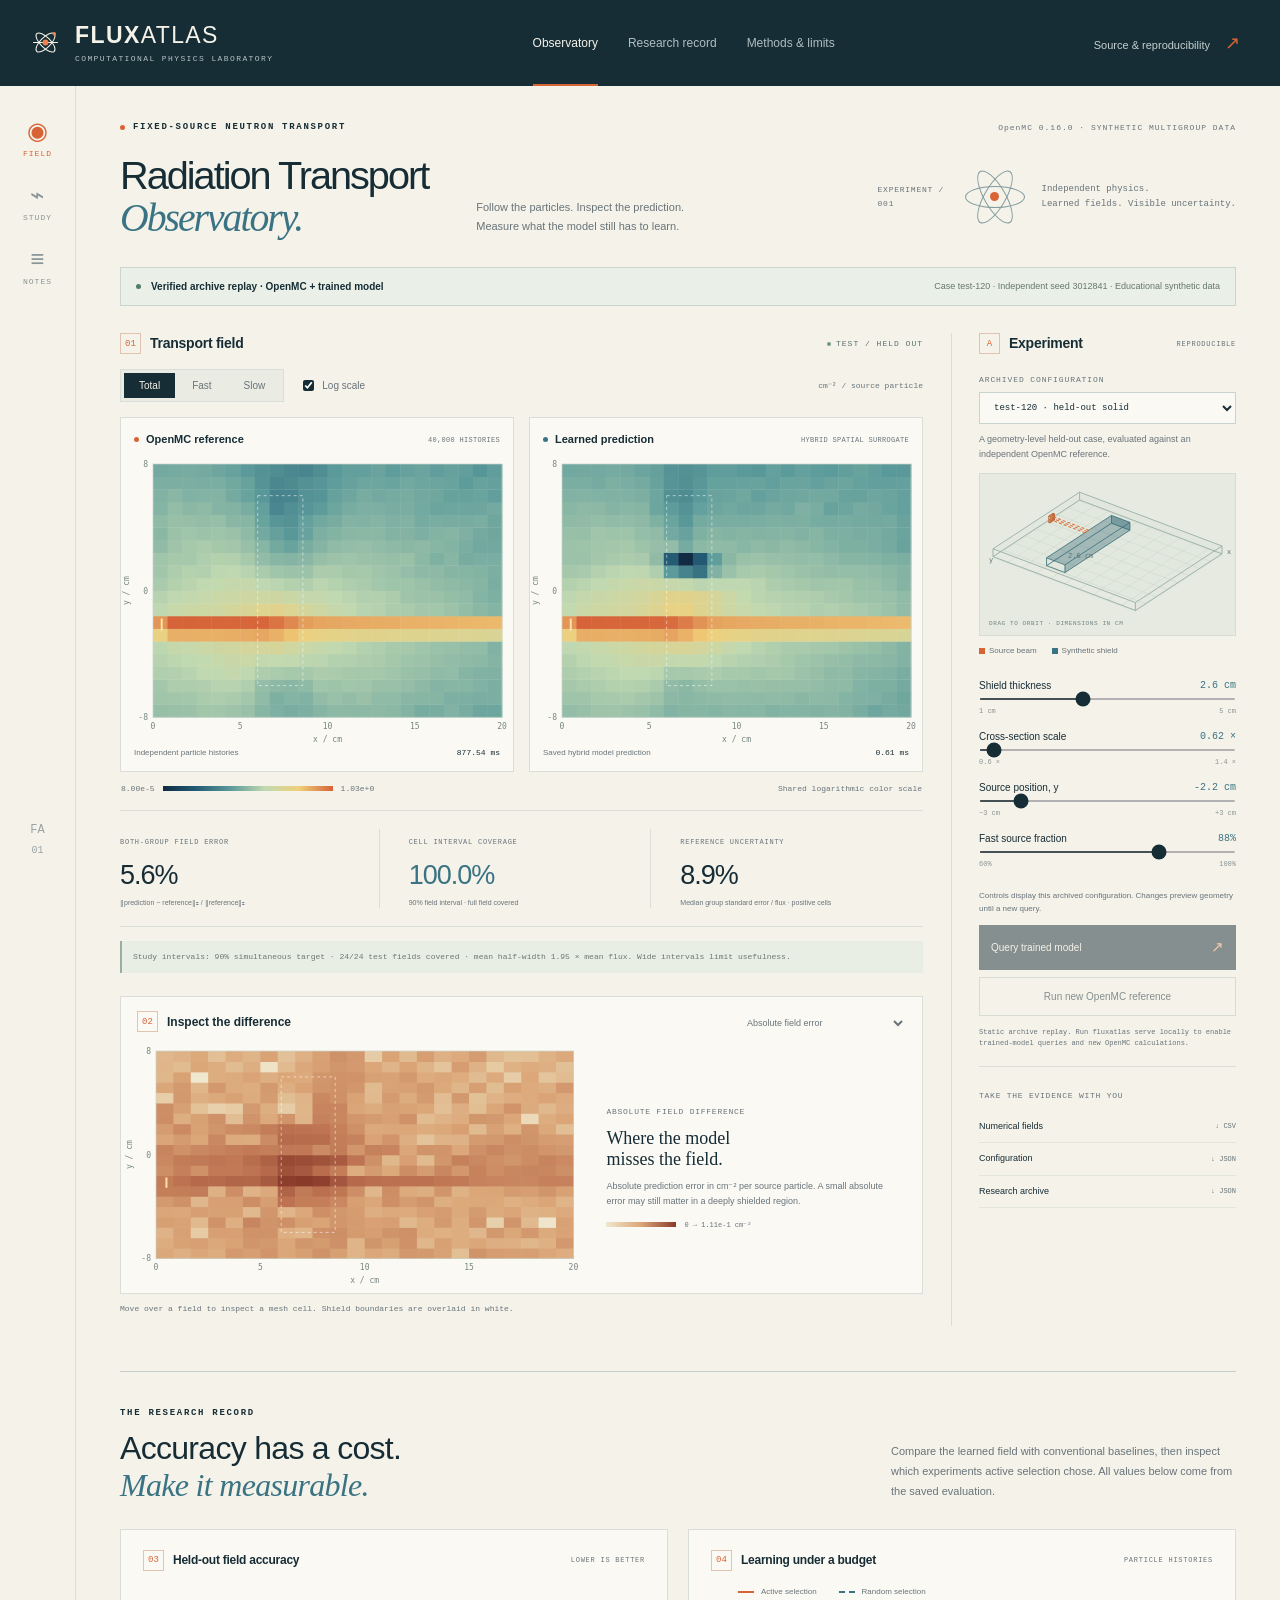
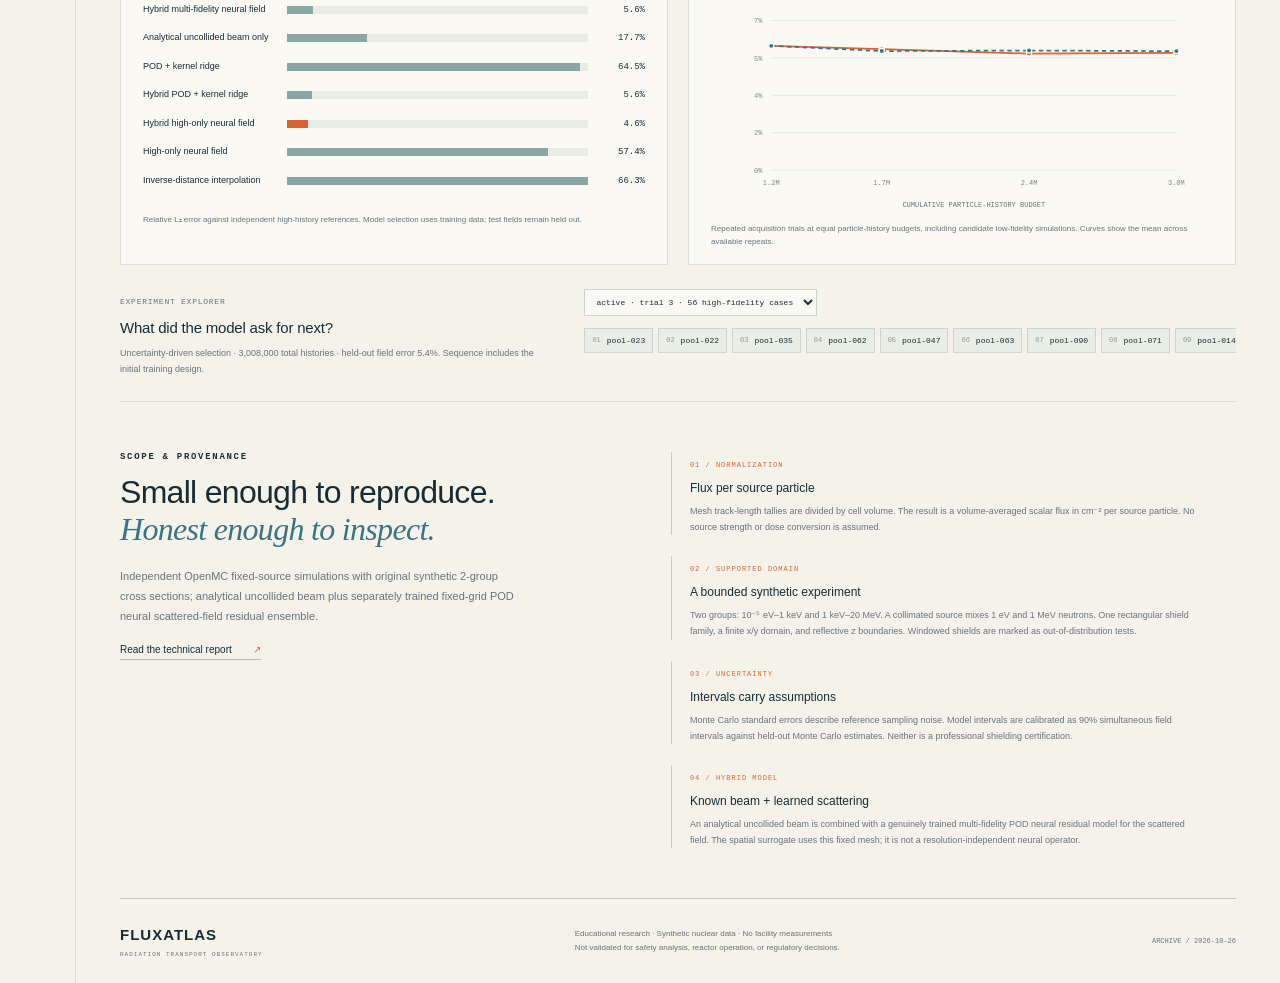
==== web/index.html @ 66036f47 "Release FLUXATLAS educational transport observatory and verified hybrid surrogate" ====
<!doctype html>
<html lang="en">
<head>
  <meta charset="utf-8"><meta name="viewport" content="width=device-width,initial-scale=1">
  <meta name="theme-color" content="#172d36">
  <meta name="description" content="FLUXATLAS is an educational radiation transport observatory comparing independent OpenMC experiments with trained, uncertainty-aware field surrogates.">
  <title>FLUXATLAS · Radiation Transport Observatory</title>
  <link rel="icon" type="image/svg+xml" href="mark.svg"><link rel="stylesheet" href="style.css">
</head>
<body>
<header class="topbar">
  <a class="brand" href="#observatory" aria-label="FLUXATLAS home"><img src="mark.svg" alt="" width="35" height="35"><span>FLUX<span class="brand-thin">ATLAS</span><small>COMPUTATIONAL PHYSICS LABORATORY</small></span></a>
  <nav aria-label="Main navigation"><a href="#observatory" class="active">Observatory</a><a href="#research">Research record</a><a href="#methods">Methods & limits</a></nav>
  <a class="source-link" href="https://github.com/nazeeh111/FLUXATLAS" target="_blank" rel="noreferrer">Source & reproducibility <span aria-hidden="true">↗</span></a>
</header>
<div class="workspace">
  <aside class="rail" aria-label="Sections"><a class="rail-active" href="#observatory" title="Transport observatory"><span aria-hidden="true">◉</span><small>FIELD</small></a><a href="#research" title="Research results"><span aria-hidden="true">⌁</span><small>STUDY</small></a><a href="#methods" title="Methods and provenance"><span aria-hidden="true">≡</span><small>NOTES</small></a><div class="rail-bottom">FA<br><span>01</span></div></aside>
  <main>
    <section id="observatory" aria-labelledby="page-title">
      <div class="section-topline"><span class="eyebrow"><i></i> FIXED-SOURCE NEUTRON TRANSPORT</span><span class="version" id="solver-version">EDUCATIONAL · SYNTHETIC MULTIGROUP DATA</span></div>
      <div class="masthead"><div><h1 id="page-title">Radiation Transport<br><em>Observatory.</em></h1><p>Follow the particles. Inspect the prediction.<br>Measure what the model still has to learn.</p></div><div class="masthead-note"><span class="tiny-label">EXPERIMENT / 001</span><div class="orbit-mark" aria-hidden="true"><span></span><span></span><span></span><i></i></div><span>Independent physics.<br>Learned fields. Visible uncertainty.</span></div></div>
      <div class="evidence-banner"><span class="status-dot"></span><strong id="evidence-mode">Loading verified experiment archive</strong><span id="evidence-detail">Numerical fields are loaded from the reproducible research dataset.</span></div>
      <div id="load-error" class="error-box" role="alert" hidden></div>
      <div class="lab-layout">
        <div class="field-workspace">
          <div class="panel-head"><div><span class="section-number">01</span><h2>Transport field</h2></div><span class="live-label" id="case-split">ARCHIVE</span></div>
          <div class="field-toolbar"><div class="segmented" role="group" aria-label="Energy group"><button type="button" data-energy="all" title="Sum of both energy groups" aria-pressed="true">Total</button><button type="button" data-energy="1" title="Fast group: 1 keV to 20 MeV" aria-pressed="false">Fast</button><button type="button" data-energy="0" title="Slow group: 10⁻⁵ eV to 1 keV" aria-pressed="false">Slow</button></div><label class="check-control"><input id="log-scale" type="checkbox" checked> Log scale</label><span class="unit-label">cm⁻² / source particle</span></div>
          <div class="map-pair">
            <article class="map-card"><div class="map-caption"><div><span class="map-dot reference"></span><h3>OpenMC reference</h3></div><span id="ref-history">MONTE CARLO</span></div><canvas id="reference-map" aria-label="Spatial OpenMC reference flux heatmap" role="img"></canvas><div class="map-footer"><span>Independent particle histories</span><span id="ref-time">—</span></div></article>
            <article class="map-card"><div class="map-caption"><div><span class="map-dot learned"></span><h3>Learned prediction</h3></div><span id="model-label">HYBRID SPATIAL SURROGATE</span></div><canvas id="prediction-map" aria-label="Spatial trained model flux heatmap" role="img"></canvas><div class="map-footer"><span id="prediction-label">Hybrid multi-fidelity spatial surrogate</span><span id="pred-time">—</span></div></article>
          </div>
          <div class="shared-legend"><span id="legend-low">0</span><div id="flux-legend" class="color-ramp"></div><span id="legend-high">—</span><small id="scale-note">Shared logarithmic color scale</small></div>
          <div class="metrics-row"><div><span class="tiny-label">BOTH-GROUP FIELD ERROR</span><strong id="field-error">—</strong><small>‖prediction − reference‖₂ / ‖reference‖₂</small></div><div><span class="tiny-label">CELL INTERVAL COVERAGE</span><strong id="coverage">—</strong><small id="coverage-detail">90% simultaneous field interval · MC target</small></div><div><span class="tiny-label">REFERENCE UNCERTAINTY</span><strong id="reference-noise">—</strong><small>Median group standard error / flux · positive cells</small></div></div>
          <p id="calibration-summary" class="calibration-summary"></p>
          <article class="diagnostics"><div class="diagnostic-head"><div><span class="section-number">02</span><h2>Inspect the difference</h2></div><label class="select-wrap"><select id="diagnostic-view" aria-label="Diagnostic heatmap"><option value="absolute">Absolute field error</option><option value="relative">Error / reference standard error</option><option value="uncertainty">Model interval half-width</option><option value="stderr">OpenMC standard error</option></select></label></div><div class="diagnostic-body"><canvas id="diagnostic-map" aria-label="Error and uncertainty diagnostic heatmap" role="img"></canvas><div class="diagnostic-note"><span class="tiny-label" id="diagnostic-label">MODEL − REFERENCE</span><h3 id="diagnostic-title">A prediction is<br>an experiment, too.</h3><p id="diagnostic-description">Absolute differences share the same flux units as the field. Sparse cells and deep shielding require careful interpretation.</p><div class="mini-scale"><div class="error-ramp"></div><span id="diagnostic-range">—</span></div><p class="mask-note" id="diagnostic-mask-note" hidden></p></div></div></article>
          <div class="cell-readout" id="cell-readout" aria-live="polite">Move over a field to inspect a mesh cell. Shield boundaries are overlaid in white.</div>
        </div>
        <aside class="experiment-panel" aria-labelledby="experiment-title">
          <div class="panel-head"><div><span class="section-number">A</span><h2 id="experiment-title">Experiment</h2></div><span class="tiny-label">REPRODUCIBLE</span></div>
          <label class="control-label" for="case-selector">ARCHIVED CONFIGURATION</label><select id="case-selector" disabled><option>Loading experiments…</option></select><p id="case-description" class="case-description">A preserved independent reference and model prediction.</p>
          <div class="geometry-wrap"><canvas id="geometry" role="img" aria-label="Interactive three dimensional simplified shielding geometry; drag to rotate" tabindex="0"></canvas><span class="geometry-hint">DRAG TO ORBIT · DIMENSIONS IN CM</span></div>
          <div class="geometry-key"><span><i class="source-key"></i>Source beam</span><span><i class="shield-key"></i>Synthetic shield</span></div>
          <div id="ood-banner" class="ood-banner" hidden>Outside the supported geometry family. This prediction is a failure probe; interval calibration does not apply.</div>
          <form id="experiment-form">
            <div class="parameter"><label for="thickness">Shield thickness <output id="thickness-value">—</output></label><input id="thickness" name="thickness" type="range" min="1" max="5" step="any" value="3"><div class="range-ends"><span>1 cm</span><span>5 cm</span></div></div>
            <div class="parameter"><label for="density_scale">Cross-section scale <output id="density_scale-value">—</output></label><input id="density_scale" name="density_scale" type="range" min="0.6" max="1.4" step="any" value="1"><div class="range-ends"><span>0.6 ×</span><span>1.4 ×</span></div></div>
            <div class="parameter"><label for="source_y">Source position, y <output id="source_y-value">—</output></label><input id="source_y" name="source_y" type="range" min="-3" max="3" step="any" value="0"><div class="range-ends"><span>−3 cm</span><span>+3 cm</span></div></div>
            <div class="parameter"><label for="fast_fraction">Fast source fraction <output id="fast_fraction-value">—</output></label><input id="fast_fraction" name="fast_fraction" type="range" min="0.6" max="1" step="any" value="0.8"><div class="range-ends"><span>60%</span><span>100%</span></div></div>
            <p id="parameter-status" class="parameter-status">Controls display the selected archived configuration.</p>
            <button class="primary-button" id="predict-button" type="submit" disabled><span>Query trained model</span><span aria-hidden="true">↗</span></button>
            <button class="secondary-button" id="simulate-button" type="button" disabled>Run new OpenMC reference</button>
            <p class="api-note" id="api-note">Checking local computation service…</p>
            <p id="action-status" class="action-status" role="status"></p>
          </form>
          <div class="export-block"><span class="tiny-label">TAKE THE EVIDENCE WITH YOU</span><div><button type="button" id="export-fields">Numerical fields <span>↓ CSV</span></button><button type="button" id="export-config">Configuration <span>↓ JSON</span></button><button type="button" id="export-archive">Research archive <span>↓ JSON</span></button></div></div>
        </aside>
      </div>
    </section>
    <section id="research" class="research-section" aria-labelledby="research-title"><div class="research-heading"><div><span class="eyebrow">THE RESEARCH RECORD</span><h2 id="research-title">Accuracy has a cost.<br><em>Make it measurable.</em></h2></div><p>Compare the learned field with conventional baselines, then inspect which experiments active selection chose. All values below come from the saved evaluation.</p></div><div class="research-grid"><article class="research-card"><div class="panel-head"><div><span class="section-number">03</span><h3>Held-out field accuracy</h3></div><span class="tiny-label">LOWER IS BETTER</span></div><div id="baseline-chart" class="baseline-chart"></div><p class="chart-note">Relative L₂ error against independent high-history references. Model selection uses training data; test fields remain held out.</p></article><article class="research-card"><div class="panel-head"><div><span class="section-number">04</span><h3>Learning under a budget</h3></div><span class="tiny-label">PARTICLE HISTORIES</span></div><div class="chart-key"><span><i class="active-line"></i>Active selection</span><span><i class="random-line"></i>Random selection</span></div><svg id="active-chart" viewBox="0 0 540 240" role="img" aria-label="Active versus random sampling under equal simulation history budgets"></svg><p class="chart-note">Repeated acquisition trials at equal particle-history budgets, including candidate low-fidelity simulations. Curves show the mean across available repeats.</p></article></div><article class="acquisition-record"><div><span class="tiny-label">EXPERIMENT EXPLORER</span><h3>What did the model ask for next?</h3><p id="acquisition-description">Select a strategy to inspect the preserved acquisition sequence.</p></div><div class="acquisition-controls"><label for="acquisition-selector" class="sr-only">Acquisition trial</label><select id="acquisition-selector"></select><div id="acquisition-sequence" class="acquisition-sequence"></div></div></article></section>
    <section id="methods" class="methods-section" aria-labelledby="methods-title"><div><span class="eyebrow">SCOPE & PROVENANCE</span><h2 id="methods-title">Small enough to reproduce.<br><em>Honest enough to inspect.</em></h2><p id="provenance-description">A fixed-source educational neutron experiment with synthetic two-group macroscopic nuclear data. The preserved reference comes from OpenMC, independently of the learned prediction.</p><a class="text-link" href="https://github.com/nazeeh111/FLUXATLAS/blob/main/docs/technical-report.md" target="_blank" rel="noreferrer">Read the technical report <span>↗</span></a></div><div class="method-notes"><article><span>01 / NORMALIZATION</span><h3>Flux per source particle</h3><p>Mesh track-length tallies are divided by cell volume. The result is a volume-averaged scalar flux in cm⁻² per source particle. No source strength or dose conversion is assumed.</p></article><article><span>02 / SUPPORTED DOMAIN</span><h3>A bounded synthetic experiment</h3><p>Two groups: 10⁻⁵ eV–1 keV and 1 keV–20 MeV. A collimated source mixes 1 eV and 1 MeV neutrons. One rectangular shield family, a finite x/y domain, and reflective z boundaries. Windowed shields are marked as out-of-distribution tests.</p></article><article><span>03 / UNCERTAINTY</span><h3>Intervals carry assumptions</h3><p>Monte Carlo standard errors describe reference sampling noise. Model intervals are calibrated as 90% simultaneous field intervals against held-out Monte Carlo estimates. Neither is a professional shielding certification.</p></article><article><span>04 / HYBRID MODEL</span><h3>Known beam + learned scattering</h3><p>An analytical uncollided beam is combined with a genuinely trained multi-fidelity POD neural residual model for the scattered field. The spatial surrogate uses this fixed mesh; it is not a resolution-independent neural operator.</p></article></div></section>
    <footer><div class="footer-brand">FLUXATLAS <span>RADIATION TRANSPORT OBSERVATORY</span></div><p>Educational research · Synthetic nuclear data · No facility measurements<br>Not validated for safety analysis, reactor operation, or regulatory decisions.</p><span id="archive-date">REPRODUCIBLE BY DESIGN</span></footer>
  </main>
</div>
<script src="app.js" defer></script>
</body>
</html>
---- web/style.css ----
:root{--paper:#f4f2e9;--surface:#faf9f4;--ink:#172d36;--muted:#69747a;--line:#d9ded9;--orange:#d86435;--blue:#3a7383;--mint:#96c2b6;--mono:ui-monospace,SFMono-Regular,Consolas,monospace;--sans:Inter,-apple-system,BlinkMacSystemFont,"Segoe UI",sans-serif}*{box-sizing:border-box}html{scroll-behavior:smooth;scroll-padding-top:90px}body{margin:0;background:var(--paper);color:var(--ink);font:14px/1.5 var(--sans)}a{color:inherit;text-decoration:none}button,input,select{font:inherit}button,select{cursor:pointer}button{color:inherit}button:disabled{cursor:not-allowed;opacity:.5}button:focus-visible,a:focus-visible,select:focus-visible,input:focus-visible,canvas:focus-visible{outline:3px solid var(--orange);outline-offset:4px}button{border:0}button:active{transform:translateY(1px)}[hidden]{display:none!important}.topbar{height:86px;background:var(--ink);color:var(--paper);padding:0 40px 0 28px;display:flex;align-items:center;justify-content:space-between;gap:28px}.brand{display:flex;align-items:center;gap:12px;font-size:23px;letter-spacing:1.4px;font-weight:750;line-height:1.05;white-space:nowrap}.brand-thin{font-weight:350}.brand small{display:block;font:8px var(--mono);letter-spacing:1.4px;margin-top:7px;color:#b6c3c5}.topbar nav{display:flex;gap:30px;align-self:stretch}.topbar nav a{font-size:12px;color:#aebec1;display:flex;align-items:center;border-bottom:2px solid transparent;padding-top:2px}.topbar nav a:hover,.topbar nav a.active{color:var(--paper);border-bottom-color:var(--orange)}.source-link{font-size:11px;color:#c5d0ce;white-space:nowrap}.source-link span{margin-left:12px;font-size:18px;color:var(--orange)}.workspace{display:flex}.rail{width:76px;flex:0 0 76px;border-right:1px solid var(--line);padding-top:33px;display:flex;flex-direction:column;align-items:center;gap:25px}.rail>a{display:flex;flex-direction:column;align-items:center;color:#8a9597;gap:6px}.rail>a>span{font-size:24px;line-height:1}.rail small{font:8px var(--mono);letter-spacing:1px}.rail>a.rail-active,.rail>a:hover{color:var(--orange)}.rail-bottom{position:sticky;top:calc(100vh - 80px);margin-top:145px;font:12px var(--mono);text-align:center;color:#9ba4a4;line-height:1.7}.rail-bottom span{font-size:10px}main{width:calc(100% - 76px);max-width:1900px;padding:36px 44px 0}.section-topline{display:flex;justify-content:space-between;align-items:center;gap:20px}.eyebrow{font:9px var(--mono);letter-spacing:1.7px;font-weight:600;display:flex;align-items:center;gap:8px}.eyebrow i{width:5px;height:5px;background:var(--orange);border-radius:50%}.version{font:8px var(--mono);letter-spacing:1px;color:var(--muted)}.masthead{display:flex;justify-content:space-between;align-items:center;margin:23px 0 28px;gap:32px}.masthead>div:first-child{display:flex;align-items:flex-end;gap:48px}h1{font-size:clamp(34px,3.1vw,53px);font-weight:500;letter-spacing:-2px;line-height:1.05;margin:0}h1 em,h2 em{font-family:Georgia,"Times New Roman",serif;font-weight:400;color:var(--blue)}.masthead p{font-size:11px;line-height:1.7;color:var(--muted);margin:0 0 4px;max-width:260px}.masthead-note{display:flex;align-items:center;gap:17px}.masthead-note>.tiny-label{max-width:70px;font-size:8px;line-height:1.8}.masthead-note>span:last-child{font:9px/1.7 var(--mono);color:var(--muted)}.orbit-mark{position:relative;width:60px;height:60px;flex:0 0 60px}.orbit-mark span{border:1px solid #839c9e;border-radius:50%;width:60px;height:22px;position:absolute;left:0;top:19px}.orbit-mark span:nth-child(1){transform:rotate(60deg)}.orbit-mark span:nth-child(2){transform:rotate(-60deg)}.orbit-mark i{position:absolute;width:9px;height:9px;background:var(--orange);border-radius:50%;top:25px;left:25px}.evidence-banner{padding:11px 15px;border:1px solid #c9d5cf;background:#eaf0e8;display:flex;gap:10px;align-items:center;font-size:10px;margin-bottom:27px;flex-wrap:wrap}.evidence-banner strong{font-weight:600}.evidence-banner>span:last-child{color:#66766d;margin-left:auto;font-size:9px}.status-dot{width:5px;height:5px;flex:0 0 5px;border-radius:50%;background:#527c64}.lab-layout{display:grid;grid-template-columns:minmax(0,1fr) 285px;gap:28px}.panel-head{display:flex;align-items:center;justify-content:space-between;gap:15px;margin-bottom:15px}.panel-head>div{display:flex;align-items:center;gap:9px}h2,h3,p{margin-top:0}.panel-head h2,.panel-head h3{font-size:14px;font-weight:600;letter-spacing:-.25px;margin:0}.section-number{font:9px var(--mono);color:var(--orange);border:1px solid #e1c3b0;min-width:21px;height:21px;display:inline-flex;align-items:center;justify-content:center}.live-label{font:8px var(--mono);letter-spacing:1px;color:#5b716e;display:flex;align-items:center;gap:5px}.live-label:before{content:"";width:4px;height:4px;background:#709b82;border-radius:50%}.field-toolbar{display:flex;align-items:center;gap:15px;margin-bottom:15px}.segmented{display:flex;border:1px solid var(--line);background:#eaece4;padding:3px;gap:2px}.segmented button{padding:5px 15px;background:none;font-size:10px;color:var(--muted)}.segmented button[aria-pressed=true]{background:var(--ink);color:var(--paper)}.check-control{font-size:10px;color:var(--muted);display:flex;align-items:center;gap:5px;cursor:pointer}.check-control input{accent-color:var(--ink);width:11px;height:11px}.unit-label{margin-left:auto;font:8px var(--mono);color:var(--muted)}.map-pair{display:grid;grid-template-columns:repeat(2,minmax(0,1fr));gap:15px}.map-card{border:1px solid var(--line);background:var(--surface);min-width:0}.map-caption{display:flex;align-items:center;justify-content:space-between;gap:5px;padding:13px 13px 8px}.map-caption>div{display:flex;align-items:center;gap:7px}.map-caption h3{font-size:11px;font-weight:600;margin:0}.map-caption>span{font:7px var(--mono);color:var(--muted);letter-spacing:.3px}.map-dot{width:5px;height:5px;border-radius:50%}.map-dot.reference{background:var(--orange)}.map-dot.learned{background:var(--blue)}canvas{display:block;width:100%}.map-card canvas{aspect-ratio:1.36;cursor:crosshair}.map-footer{display:flex;align-items:center;justify-content:space-between;padding:3px 13px 12px;font-size:8px;color:var(--muted);gap:8px}.map-footer>span:last-child{font-family:var(--mono);color:var(--ink);white-space:nowrap}.shared-legend{display:flex;align-items:center;gap:8px;padding:12px 1px 17px;font:8px var(--mono);color:var(--muted)}.color-ramp{height:5px;max-width:170px;width:22%;background:linear-gradient(90deg,#102b43,#245c76,#5c9b9b,#c1d9b1,#f0cf79,#d66339)}.shared-legend small{font:8px var(--mono);margin-left:auto}.metrics-row{display:grid;grid-template-columns:repeat(3,minmax(0,1fr));border-top:1px solid var(--line);border-bottom:1px solid var(--line);padding:18px 0;gap:12px;margin-bottom:24px}.metrics-row>div{border-right:1px solid var(--line);padding-left:17px}.metrics-row>div:first-child{padding-left:0}.metrics-row>div:last-child{border:0}.tiny-label{font:8px var(--mono);letter-spacing:.75px;color:var(--muted)}.metrics-row .tiny-label{font-size:7px}.metrics-row strong{display:block;font-size:27px;letter-spacing:-1px;font-weight:450;margin:5px 0 2px}.metrics-row>div:nth-child(2) strong{color:var(--blue)}.metrics-row small{display:block;font-size:7px;color:var(--muted);line-height:1.5}.diagnostics{border:1px solid var(--line);background:var(--surface)}.diagnostic-head{display:flex;align-items:center;justify-content:space-between;padding:14px 16px 0;gap:10px}.diagnostic-head>div{display:flex;align-items:center;gap:9px}.diagnostic-head h2{font-size:12px;font-weight:600;margin:0}.select-wrap select{font-size:9px;background:transparent;border:0;color:var(--muted);padding:4px 18px 4px 2px;max-width:205px}.diagnostic-body{display:grid;grid-template-columns:minmax(0,1fr) 38%;align-items:center;gap:22px;padding:10px 20px 8px 3px}.diagnostic-body canvas{aspect-ratio:1.9;cursor:crosshair}.diagnostic-note h3{font-size:18px;line-height:1.2;font-family:Georgia,serif;font-weight:400;margin:8px 0}.diagnostic-note p{font-size:9px;color:var(--muted);line-height:1.65;margin-bottom:12px}.mini-scale{display:flex;align-items:center;gap:8px;font:7px var(--mono);color:var(--muted)}.error-ramp{height:5px;width:70px;background:linear-gradient(90deg,#f0e7cf,#dba678,#8a3a2a)}.cell-readout{font:8px/1.8 var(--mono);color:var(--muted);min-height:32px;padding:8px 0}.experiment-panel{border-left:1px solid var(--line);padding-left:27px}.experiment-panel .panel-head{margin-bottom:21px}.experiment-panel .panel-head>.tiny-label{font-size:7px}.control-label{display:block;font:8px var(--mono);letter-spacing:.9px;margin-bottom:8px;color:var(--muted)}select{border:1px solid #c9d3d0;border-radius:0;background:var(--surface);padding:9px 10px;color:var(--ink);font-size:10px;max-width:100%}#case-selector{width:100%;font-family:var(--mono);font-size:9px}.case-description{font-size:9px;line-height:1.6;color:var(--muted);margin:8px 0 12px}.geometry-wrap{position:relative;background:#e6eae1;border:1px solid #d5ddd3}.geometry-wrap canvas{height:161px;cursor:grab;touch-action:none}.geometry-wrap canvas:active{cursor:grabbing}.geometry-hint{position:absolute;bottom:8px;left:9px;font:6px var(--mono);letter-spacing:.6px;color:#6f8280;pointer-events:none}.geometry-key{display:flex;gap:15px;font-size:8px;margin:9px 0 21px;color:var(--muted)}.geometry-key span{display:flex;align-items:center;gap:4px}.geometry-key i{display:inline-block;width:6px;height:6px}.source-key{background:var(--orange)}.shield-key{background:var(--blue)}.parameter{margin-bottom:14px}.parameter label{font-size:10px;display:flex;justify-content:space-between;align-items:center;margin-bottom:5px}.parameter output{font:10px var(--mono);color:var(--blue)}input[type=range]{width:100%;height:2px;accent-color:var(--ink);margin:5px 0;cursor:pointer;display:block}.range-ends{display:flex;justify-content:space-between;font:7px var(--mono);color:#8b9595;margin-top:7px}.parameter-status{font-size:8px;line-height:1.6;color:var(--muted);padding:8px 0 1px;min-height:35px}.primary-button,.secondary-button{width:100%;padding:11px 12px;font-size:10px;margin-bottom:7px}.primary-button{background:var(--ink);color:var(--paper);display:flex;align-items:center;justify-content:space-between}.primary-button:hover:not(:disabled){background:#2c4f58}.primary-button>span:last-child{color:#eea075;font-size:15px}.secondary-button{border:1px solid #b9c8c2;background:transparent}.secondary-button:hover:not(:disabled){background:#e5ebe3}.api-note{font:7px/1.65 var(--mono);color:var(--muted);margin:4px 0 0}.action-status{font-size:9px;line-height:1.6;min-height:0;margin:7px 0;color:var(--blue);overflow-wrap:anywhere}.export-block{border-top:1px solid var(--line);padding-top:16px;margin-top:16px}.export-block>div{margin-top:7px}.export-block button{display:flex;align-items:center;justify-content:space-between;width:100%;background:none;border-bottom:1px solid #e3e6dd;padding:9px 0;font-size:9px;text-align:left}.export-block button:hover{color:var(--orange)}.export-block button span{font:7px var(--mono);color:var(--muted)}.ood-banner,.error-box{padding:10px;font-size:9px;line-height:1.7;background:#f5e5d9;color:#7a3c22;border:1px solid #e2b99b;margin:10px 0 18px}.error-box{font-size:12px}.research-section{border-top:1px solid #c4ceca;padding-top:36px;margin-top:45px}.research-heading{display:flex;align-items:flex-end;justify-content:space-between;gap:35px;margin-bottom:25px}.research-heading h2,.methods-section h2{font-weight:450;font-size:32px;line-height:1.15;letter-spacing:-.7px;margin:12px 0 0}.research-heading>p{max-width:345px;font-size:11px;color:var(--muted);line-height:1.8;margin-bottom:2px}.research-grid{display:grid;grid-template-columns:1fr 1fr;gap:20px}.research-card{border:1px solid var(--line);background:var(--surface);padding:20px 22px 15px;min-width:0}.research-card .panel-head h3{font-size:12px}.research-card .panel-head>.tiny-label{font-size:7px}.baseline-chart{min-height:218px;display:flex;justify-content:center;flex-direction:column;gap:15px;padding:10px 0 9px}.baseline-row{display:grid;grid-template-columns:132px 1fr 45px;gap:12px;align-items:center;font-size:9px}.baseline-row>.bar-track{height:8px;background:#e9ece5}.baseline-row .bar{height:100%;background:#8ba7a5;min-width:2px}.baseline-row.best .bar{background:var(--orange)}.baseline-row .baseline-value{text-align:right;font:9px var(--mono)}.chart-note{font-size:8px;line-height:1.7;color:var(--muted);margin:9px 0 0}.chart-key{display:flex;align-items:center;gap:22px;padding:0 0 5px 27px;font-size:8px;color:var(--muted)}.chart-key>span{display:flex;align-items:center;gap:7px}.chart-key i{display:inline-block;width:16px;border-top:2px solid}.active-line{color:var(--orange)}.random-line{color:var(--blue);border-top-style:dashed!important}#active-chart{display:block;width:100%;height:210px;overflow:visible}.acquisition-record{display:grid;grid-template-columns:minmax(0,1fr) minmax(0,1.5fr);gap:30px;border-bottom:1px solid var(--line);padding:24px 0}.acquisition-record h3{font-size:15px;font-weight:500;letter-spacing:-.2px;margin:7px 0}.acquisition-record p{font-size:9px;color:var(--muted);line-height:1.7;margin-bottom:0}.acquisition-controls>select{font:8px var(--mono);padding:7px;max-width:100%}.acquisition-sequence{display:flex;gap:5px;overflow:auto;padding-top:12px;min-height:37px}.acquisition-token{flex:0 0 auto;border:1px solid #ccd6d0;background:#e9eee6;padding:5px 7px;display:flex;gap:6px;align-items:center;font:8px var(--mono)}.acquisition-token span{color:#8b9897;font-size:7px}.methods-section{display:grid;grid-template-columns:1fr 1.2fr;gap:80px;padding:50px 0}.methods-section>div:first-child>p{font-size:11px;color:var(--muted);line-height:1.8;max-width:400px;margin-top:20px}.text-link{font-size:10px;border-bottom:1px solid #adc1b8;padding-bottom:4px}.text-link span{margin-left:18px;color:var(--orange)}.method-notes{display:flex;flex-direction:column;gap:21px}.method-notes article{padding-left:18px;border-left:1px solid #bdcdca}.method-notes article>span{font:7px var(--mono);letter-spacing:1px;color:var(--orange)}.method-notes h3{font-size:12px;font-weight:500;margin:6px 0}.method-notes p{font-size:9px;color:var(--muted);line-height:1.8;margin:0;max-width:510px}footer{border-top:1px solid #bdcac4;padding:25px 0;display:flex;align-items:center;justify-content:space-between;gap:24px}.footer-brand{font-size:15px;font-weight:650;letter-spacing:1px}.footer-brand span{display:block;font:6px var(--mono);letter-spacing:1px;color:var(--muted);margin-top:4px}footer p{font-size:8px;line-height:1.8;color:var(--muted);margin:0}footer>span{font:7px var(--mono);color:var(--muted);text-align:right}.sr-only{position:absolute;width:1px;height:1px;padding:0;margin:-1px;overflow:hidden;clip:rect(0,0,0,0);white-space:nowrap;border:0}@media(min-width:1700px){main{padding-left:64px;padding-right:64px}.lab-layout{grid-template-columns:minmax(0,1fr) 310px;gap:40px}.experiment-panel{padding-left:35px}.geometry-wrap canvas{height:185px}.map-caption h3{font-size:13px}.map-caption>span{font-size:8px}.map-footer{font-size:9px}.metrics-row .tiny-label{font-size:8px}.metrics-row small{font-size:8px}.diagnostic-note h3{font-size:24px}.diagnostic-note p{font-size:11px}.parameter{margin-bottom:20px}.parameter label{font-size:11px}.primary-button,.secondary-button{padding:14px}.masthead{margin:30px 0}.masthead p{font-size:13px}}@media(max-width:1180px){.topbar{padding:0 24px;gap:20px}.topbar nav{gap:20px}.source-link{font-size:9px}.brand{font-size:21px}.brand small{font-size:7px}main{padding:30px 25px 0}.rail{width:60px;flex-basis:60px}main{width:calc(100% - 60px)}.masthead>div:first-child{gap:30px}.masthead p{font-size:10px}.masthead-note>.tiny-label{display:none}.masthead-note>span:last-child{display:none}.lab-layout{grid-template-columns:minmax(0,1fr) 246px;gap:20px}.experiment-panel{padding-left:19px}.map-caption{flex-wrap:wrap;padding:11px 10px 7px;gap:5px}.map-caption>span{margin-left:12px;font-size:6px}.map-footer{font-size:7px;padding-left:9px;padding-right:9px}.map-pair{gap:10px}.diagnostic-body{gap:10px}.diagnostic-note h3{font-size:16px}.diagnostic-note p{font-size:8px}.field-toolbar{gap:8px}.segmented button{padding:5px 11px}.unit-label{font-size:7px}.research-card{padding:17px}.baseline-row{grid-template-columns:110px 1fr 40px;gap:8px;font-size:8px}.methods-section{gap:45px}}@media(max-width:950px){.topbar{height:75px}.topbar nav{display:none}.rail{display:none}main{width:100%;padding:25px}.version{font-size:7px}.masthead>div:first-child{gap:25px}.lab-layout{grid-template-columns:minmax(0,1fr) 237px;gap:18px}.experiment-panel{padding-left:17px}.unit-label{display:none}.metrics-row .tiny-label{font-size:6px}.metrics-row small{font-size:6px}.metrics-row strong{font-size:25px}.metrics-row>div{padding-left:10px}.diagnostic-head{padding:12px 10px 0;flex-wrap:wrap}.diagnostic-body{grid-template-columns:1fr;padding-right:10px}.diagnostic-note{padding:0 10px 10px;display:grid;grid-template-columns:1fr 1fr;gap:0 15px}.diagnostic-note>.tiny-label{grid-column:1 / -1}.diagnostic-note h3{font-size:16px}.diagnostic-note p{grid-column:2;grid-row:2 / 4}.diagnostic-note .mini-scale{grid-column:1}.diagnostic-body canvas{aspect-ratio:1.8}.research-heading>p{max-width:280px;font-size:10px}.research-heading h2,.methods-section h2{font-size:28px}.research-card .panel-head{flex-wrap:wrap;gap:6px}.research-card .panel-head>.tiny-label{margin-left:30px}.baseline-row{grid-template-columns:90px 1fr 36px;font-size:7px}.baseline-row .baseline-value{font-size:8px}.research-card{padding:15px}.research-grid{gap:15px}.chart-key{gap:12px;padding-left:15px;font-size:7px}.methods-section{gap:35px}.evidence-banner>span:last-child{margin-left:15px;font-size:8px;max-width:100%}footer>span{display:none}}@media(max-width:720px){.topbar{padding:0 18px;height:73px}.brand{font-size:20px;gap:8px}.brand img{width:30px;height:30px}.brand small{font-size:6px;letter-spacing:1px}.source-link{font-size:0}.source-link span{font-size:24px;margin-left:0}main{padding:22px 17px 0}.section-topline{align-items:flex-start;gap:10px}.eyebrow{font-size:7px;letter-spacing:1px}.version{font-size:6px;text-align:right;max-width:110px;line-height:1.6}.masthead{margin:22px 0;gap:10px}.masthead>div:first-child{display:block}.masthead h1{font-size:39px;letter-spacing:-1.6px}.masthead p{font-size:10px;margin-top:14px;line-height:1.6}.orbit-mark{transform:scale(.8);margin-right:5px}.evidence-banner{padding:10px 11px;font-size:9px;gap:7px;margin-bottom:23px}.evidence-banner>span:last-child{margin-left:12px;font-size:8px;line-height:1.5}.lab-layout{display:flex;flex-direction:column;gap:28px}.field-workspace{order:1}.experiment-panel{order:2;border:1px solid var(--line);padding:18px;background:var(--surface)}.experiment-panel .panel-head{margin-bottom:14px}.map-caption h3{font-size:10px}.map-caption>span{font-size:5px;letter-spacing:0}.map-caption{padding:10px 8px 4px}.map-card canvas{aspect-ratio:1.05}.map-footer{font-size:6px;padding:0 7px 8px;flex-wrap:wrap;gap:2px}.map-footer span:last-child{font-size:6px}.map-pair{gap:8px}.field-toolbar{gap:12px;margin-bottom:12px}.segmented button{padding:5px 12px}.unit-label{display:block;font-size:6px}.shared-legend{font-size:6px;gap:6px;padding:10px 0 15px}.shared-legend small{font-size:6px;max-width:110px;text-align:right}.metrics-row{gap:6px;padding:14px 0;margin-bottom:20px}.metrics-row>div{padding-left:8px}.metrics-row strong{font-size:23px}.metrics-row .tiny-label{font-size:5.5px;letter-spacing:.3px}.metrics-row small{font-size:6px}.diagnostic-head{padding:12px 12px 0}.diagnostic-head h2{font-size:11px}.select-wrap select{font-size:8px;max-width:185px}.diagnostic-body{grid-template-columns:minmax(0,1fr) 36%;gap:10px;padding:10px 12px 10px 0}.diagnostic-body canvas{aspect-ratio:1.25}.diagnostic-note{display:block;padding:0}.diagnostic-note .tiny-label{font-size:6px}.diagnostic-note h3{font-size:15px}.diagnostic-note p{font-size:7px}.mini-scale{font-size:6px;flex-wrap:wrap}.mini-scale .error-ramp{width:50px}.cell-readout{font-size:7px}.geometry-wrap{float:right;width:47%;margin-left:20px;margin-bottom:8px}.geometry-wrap canvas{height:150px}.geometry-key{flex-wrap:wrap;font-size:7px;margin:8px 0 20px;gap:10px}.case-description{max-width:100%;font-size:9px}.experiment-panel .parameter{margin-bottom:17px}.experiment-panel .parameter:nth-child(-n+2){width:47%}.parameter label{font-size:9px}.parameter output{font-size:9px}.parameter-status{clear:both;font-size:9px}.experiment-panel form:after{content:"";clear:both;display:block}.primary-button,.secondary-button{font-size:11px;padding:12px}.api-note{font-size:8px}.export-block>div{display:grid;grid-template-columns:repeat(3,1fr);gap:15px}.export-block button{font-size:8px;display:block}.export-block button span{display:block;margin-top:3px}.research-section{margin-top:30px;padding-top:28px}.research-heading{display:block}.research-heading h2,.methods-section h2{font-size:29px}.research-heading>p{max-width:100%;margin-top:15px;font-size:10px}.research-grid{grid-template-columns:1fr}.research-card .panel-head{flex-wrap:nowrap}.research-card .panel-head>.tiny-label{margin-left:0;font-size:6px}.research-card .panel-head h3{font-size:11px}.baseline-chart{min-height:190px;gap:15px}.baseline-row{grid-template-columns:120px 1fr 42px;font-size:9px;gap:12px}.baseline-row .baseline-value{font-size:9px}.chart-note{font-size:8px}.chart-key{font-size:8px;padding-left:18px;gap:20px}.acquisition-record{grid-template-columns:1fr;gap:15px}.methods-section{grid-template-columns:1fr;gap:28px;padding:35px 0}.methods-section>div:first-child>p{max-width:none;font-size:10px}.method-notes p{font-size:9px;max-width:none}.method-notes{gap:18px}footer{display:block;padding:22px 0}.footer-brand{font-size:16px}footer p{margin-top:13px;font-size:8px}.chart-key>span{white-space:nowrap}}@media(prefers-reduced-motion:reduce){html{scroll-behavior:auto}*{transition:none!important}}

.diagnostic-note .mask-note{font:7px/1.6 var(--mono);color:#63756d;margin:8px 0 0;padding:5px 7px;background:repeating-linear-gradient(135deg,#d2d9d2 0 4px,#e6eae3 4px 8px);border:1px solid #c7d1c8}

.acquisition-controls{min-width:0}.acquisition-sequence{max-width:100%}main{min-width:0}

.calibration-summary{font:8px/1.7 var(--mono);color:#6c776e;background:#e9eee5;border-left:2px solid #97afa0;padding:9px 11px;margin:-10px 0 23px}.calibration-summary:empty{display:none}
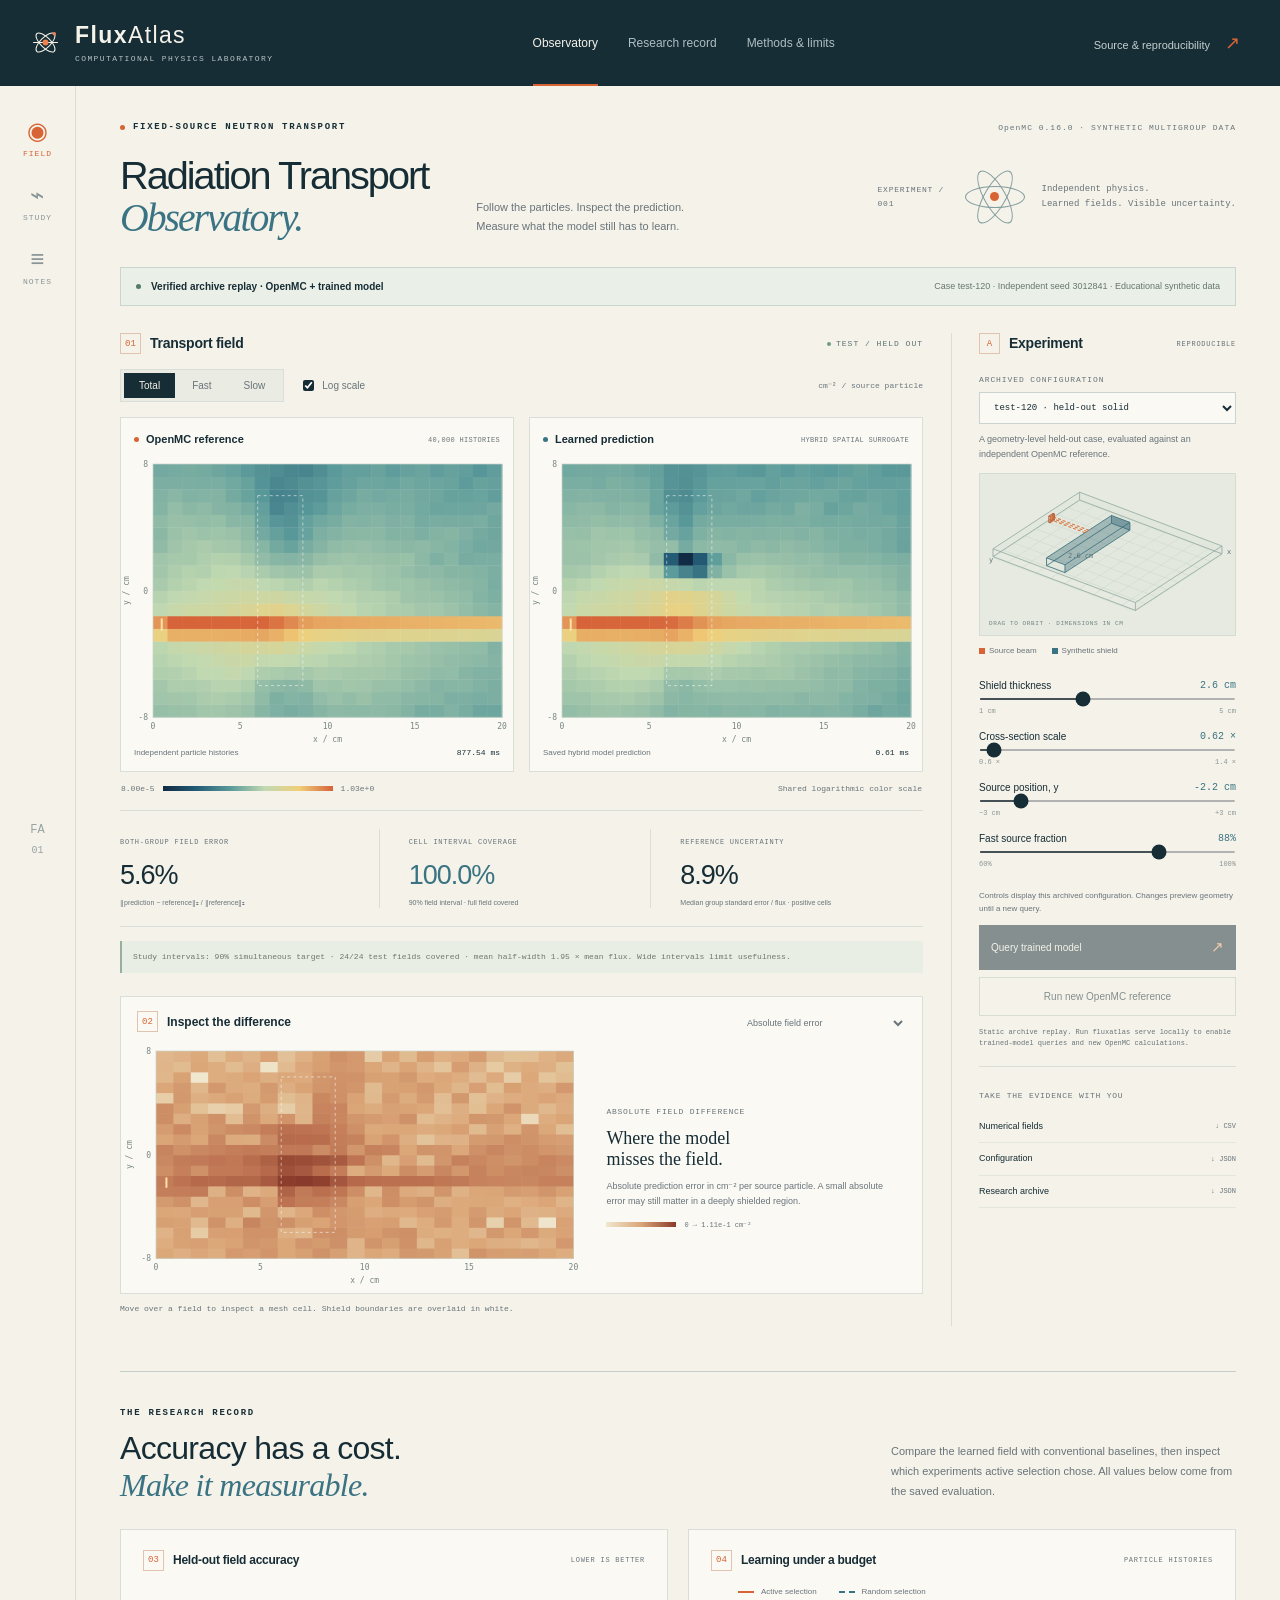
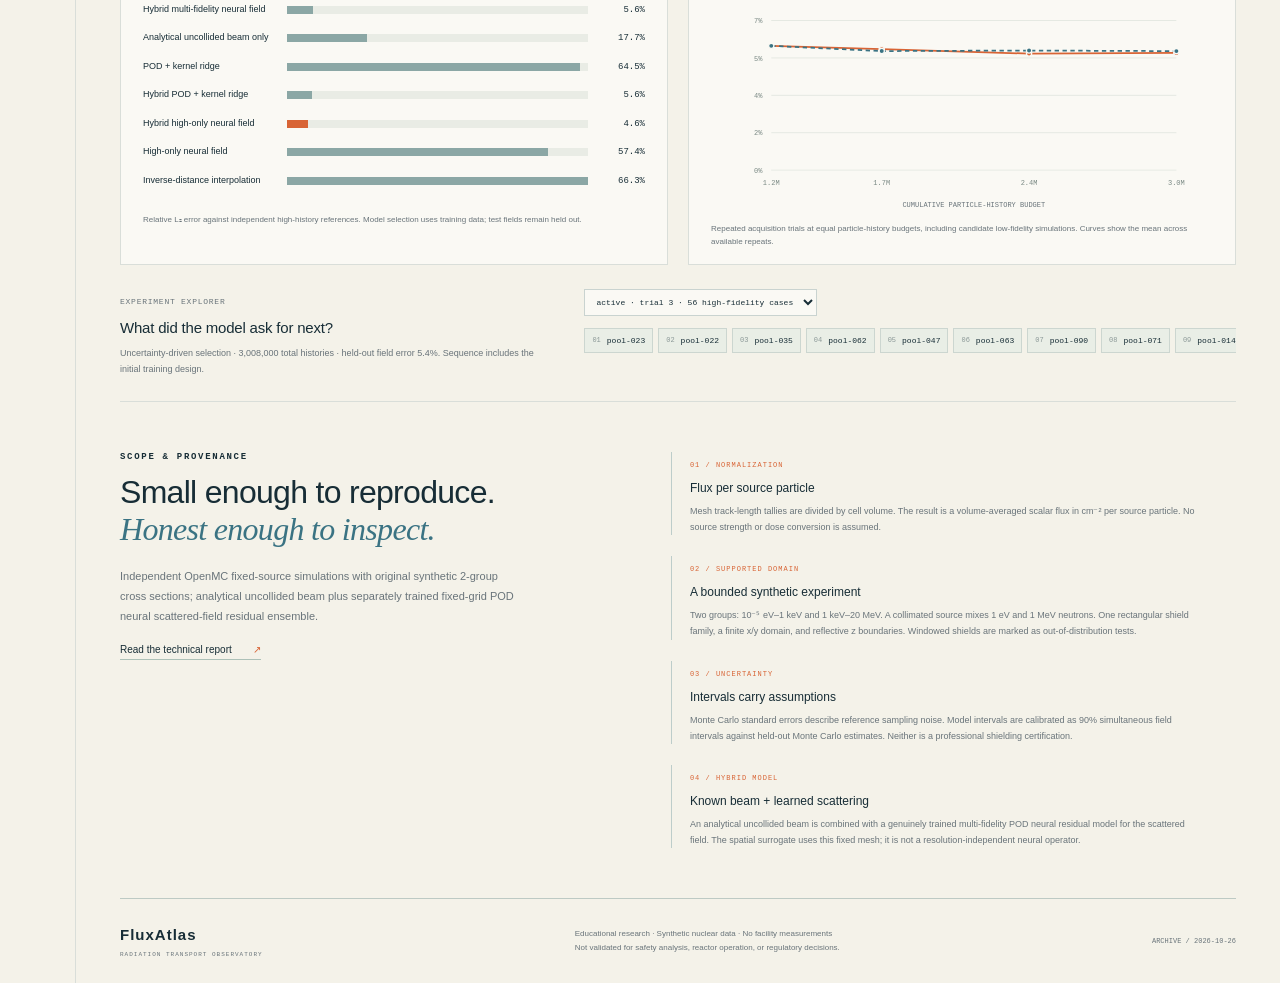
==== commit 02d5a7eb: "Clarify project presentation and preserve technical evidence" ====
--- a/web/index.html
+++ b/web/index.html
@@ -4,12 +4,12 @@
   <meta charset="utf-8"><meta name="viewport" content="width=device-width,initial-scale=1">
   <meta name="theme-color" content="#172d36">
   <meta name="description" content="FLUXATLAS is an educational radiation transport observatory comparing independent OpenMC experiments with trained, uncertainty-aware field surrogates.">
-  <title>FLUXATLAS · Radiation Transport Observatory</title>
+  <title>FluxAtlas · Radiation Transport Observatory</title>
   <link rel="icon" type="image/svg+xml" href="mark.svg"><link rel="stylesheet" href="style.css">
 </head>
 <body>
 <header class="topbar">
-  <a class="brand" href="#observatory" aria-label="FLUXATLAS home"><img src="mark.svg" alt="" width="35" height="35"><span>FLUX<span class="brand-thin">ATLAS</span><small>COMPUTATIONAL PHYSICS LABORATORY</small></span></a>
+  <a class="brand" href="#observatory" aria-label="FluxAtlas home"><img src="mark.svg" alt="" width="35" height="35"><span>Flux<span class="brand-thin">Atlas</span><small>COMPUTATIONAL PHYSICS LABORATORY</small></span></a>
   <nav aria-label="Main navigation"><a href="#observatory" class="active">Observatory</a><a href="#research">Research record</a><a href="#methods">Methods & limits</a></nav>
   <a class="source-link" href="https://github.com/nazeeh111/FLUXATLAS" target="_blank" rel="noreferrer">Source & reproducibility <span aria-hidden="true">↗</span></a>
 </header>
@@ -58,7 +58,7 @@
     </section>
     <section id="research" class="research-section" aria-labelledby="research-title"><div class="research-heading"><div><span class="eyebrow">THE RESEARCH RECORD</span><h2 id="research-title">Accuracy has a cost.<br><em>Make it measurable.</em></h2></div><p>Compare the learned field with conventional baselines, then inspect which experiments active selection chose. All values below come from the saved evaluation.</p></div><div class="research-grid"><article class="research-card"><div class="panel-head"><div><span class="section-number">03</span><h3>Held-out field accuracy</h3></div><span class="tiny-label">LOWER IS BETTER</span></div><div id="baseline-chart" class="baseline-chart"></div><p class="chart-note">Relative L₂ error against independent high-history references. Model selection uses training data; test fields remain held out.</p></article><article class="research-card"><div class="panel-head"><div><span class="section-number">04</span><h3>Learning under a budget</h3></div><span class="tiny-label">PARTICLE HISTORIES</span></div><div class="chart-key"><span><i class="active-line"></i>Active selection</span><span><i class="random-line"></i>Random selection</span></div><svg id="active-chart" viewBox="0 0 540 240" role="img" aria-label="Active versus random sampling under equal simulation history budgets"></svg><p class="chart-note">Repeated acquisition trials at equal particle-history budgets, including candidate low-fidelity simulations. Curves show the mean across available repeats.</p></article></div><article class="acquisition-record"><div><span class="tiny-label">EXPERIMENT EXPLORER</span><h3>What did the model ask for next?</h3><p id="acquisition-description">Select a strategy to inspect the preserved acquisition sequence.</p></div><div class="acquisition-controls"><label for="acquisition-selector" class="sr-only">Acquisition trial</label><select id="acquisition-selector"></select><div id="acquisition-sequence" class="acquisition-sequence"></div></div></article></section>
     <section id="methods" class="methods-section" aria-labelledby="methods-title"><div><span class="eyebrow">SCOPE & PROVENANCE</span><h2 id="methods-title">Small enough to reproduce.<br><em>Honest enough to inspect.</em></h2><p id="provenance-description">A fixed-source educational neutron experiment with synthetic two-group macroscopic nuclear data. The preserved reference comes from OpenMC, independently of the learned prediction.</p><a class="text-link" href="https://github.com/nazeeh111/FLUXATLAS/blob/main/docs/technical-report.md" target="_blank" rel="noreferrer">Read the technical report <span>↗</span></a></div><div class="method-notes"><article><span>01 / NORMALIZATION</span><h3>Flux per source particle</h3><p>Mesh track-length tallies are divided by cell volume. The result is a volume-averaged scalar flux in cm⁻² per source particle. No source strength or dose conversion is assumed.</p></article><article><span>02 / SUPPORTED DOMAIN</span><h3>A bounded synthetic experiment</h3><p>Two groups: 10⁻⁵ eV–1 keV and 1 keV–20 MeV. A collimated source mixes 1 eV and 1 MeV neutrons. One rectangular shield family, a finite x/y domain, and reflective z boundaries. Windowed shields are marked as out-of-distribution tests.</p></article><article><span>03 / UNCERTAINTY</span><h3>Intervals carry assumptions</h3><p>Monte Carlo standard errors describe reference sampling noise. Model intervals are calibrated as 90% simultaneous field intervals against held-out Monte Carlo estimates. Neither is a professional shielding certification.</p></article><article><span>04 / HYBRID MODEL</span><h3>Known beam + learned scattering</h3><p>An analytical uncollided beam is combined with a genuinely trained multi-fidelity POD neural residual model for the scattered field. The spatial surrogate uses this fixed mesh; it is not a resolution-independent neural operator.</p></article></div></section>
-    <footer><div class="footer-brand">FLUXATLAS <span>RADIATION TRANSPORT OBSERVATORY</span></div><p>Educational research · Synthetic nuclear data · No facility measurements<br>Not validated for safety analysis, reactor operation, or regulatory decisions.</p><span id="archive-date">REPRODUCIBLE BY DESIGN</span></footer>
+    <footer><div class="footer-brand">FluxAtlas <span>RADIATION TRANSPORT OBSERVATORY</span></div><p>Educational research · Synthetic nuclear data · No facility measurements<br>Not validated for safety analysis, reactor operation, or regulatory decisions.</p><span id="archive-date">REPRODUCIBLE BY DESIGN</span></footer>
   </main>
 </div>
 <script src="app.js" defer></script>
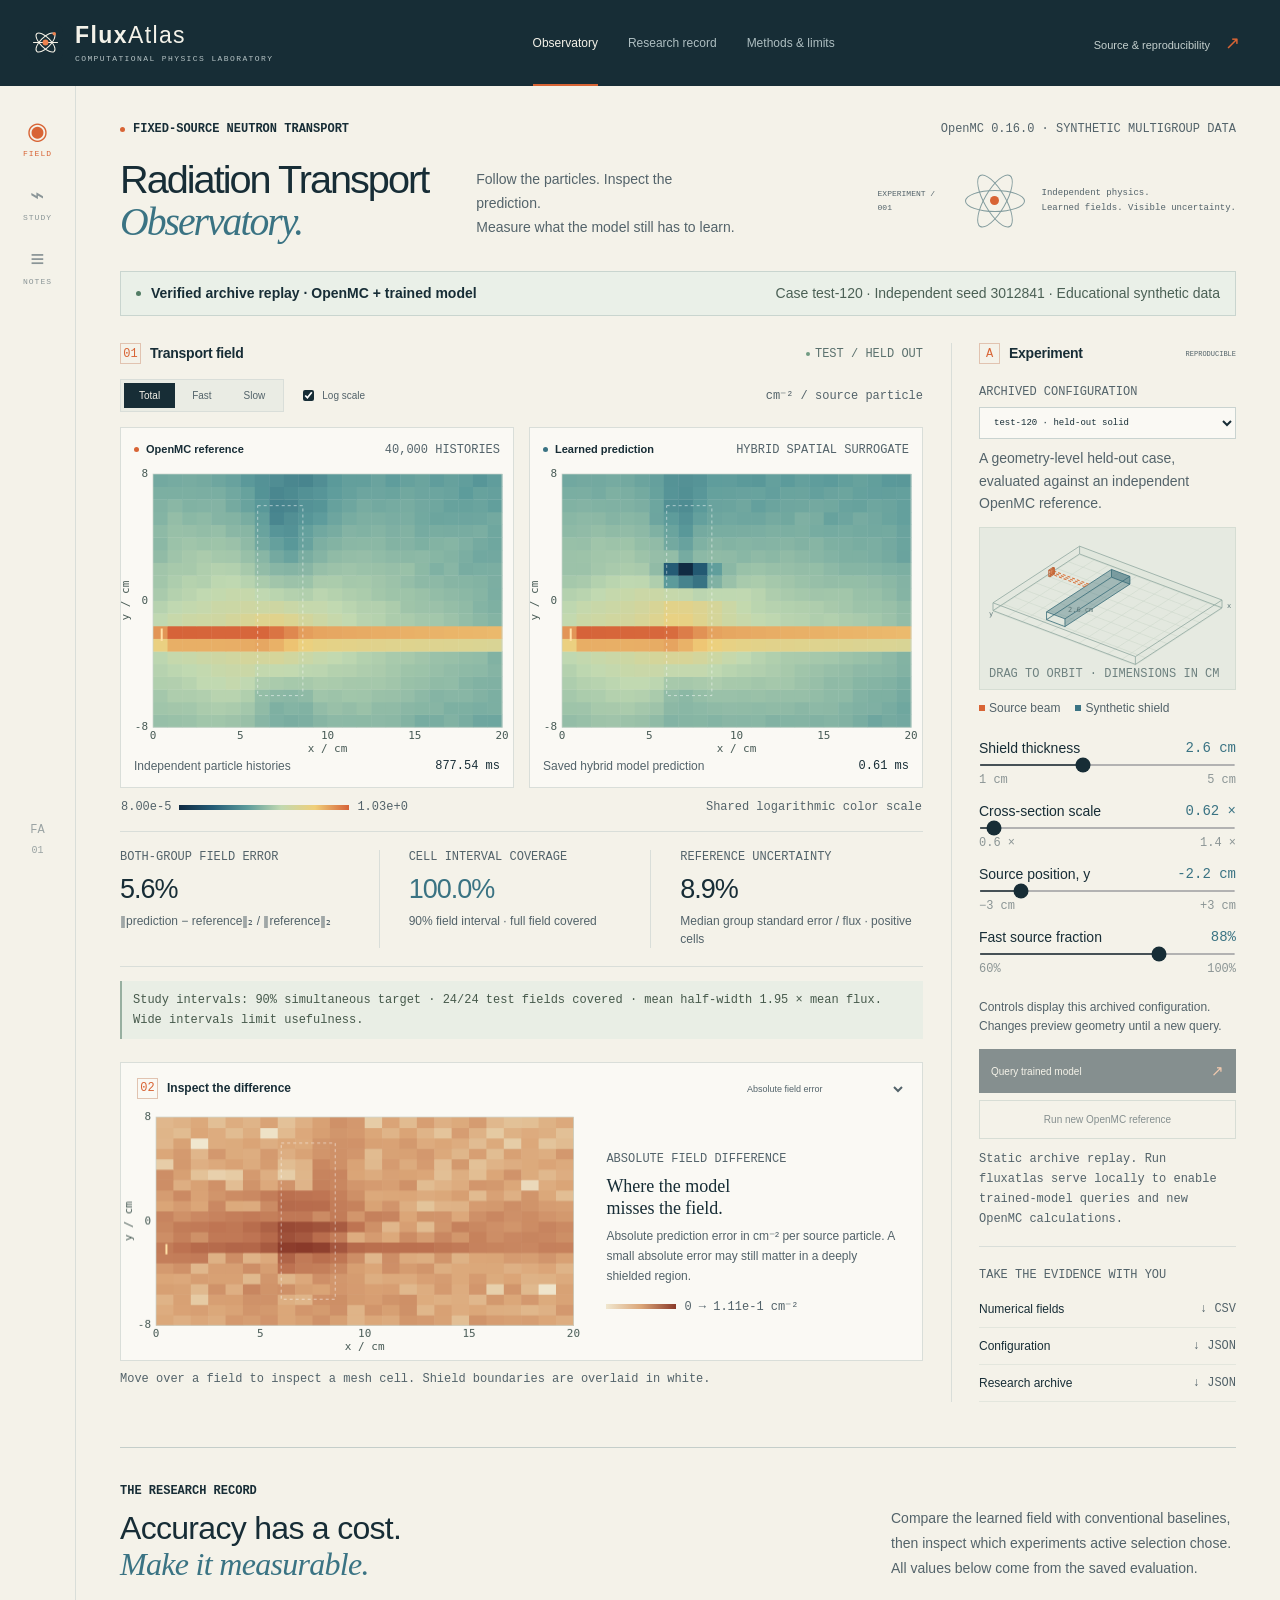
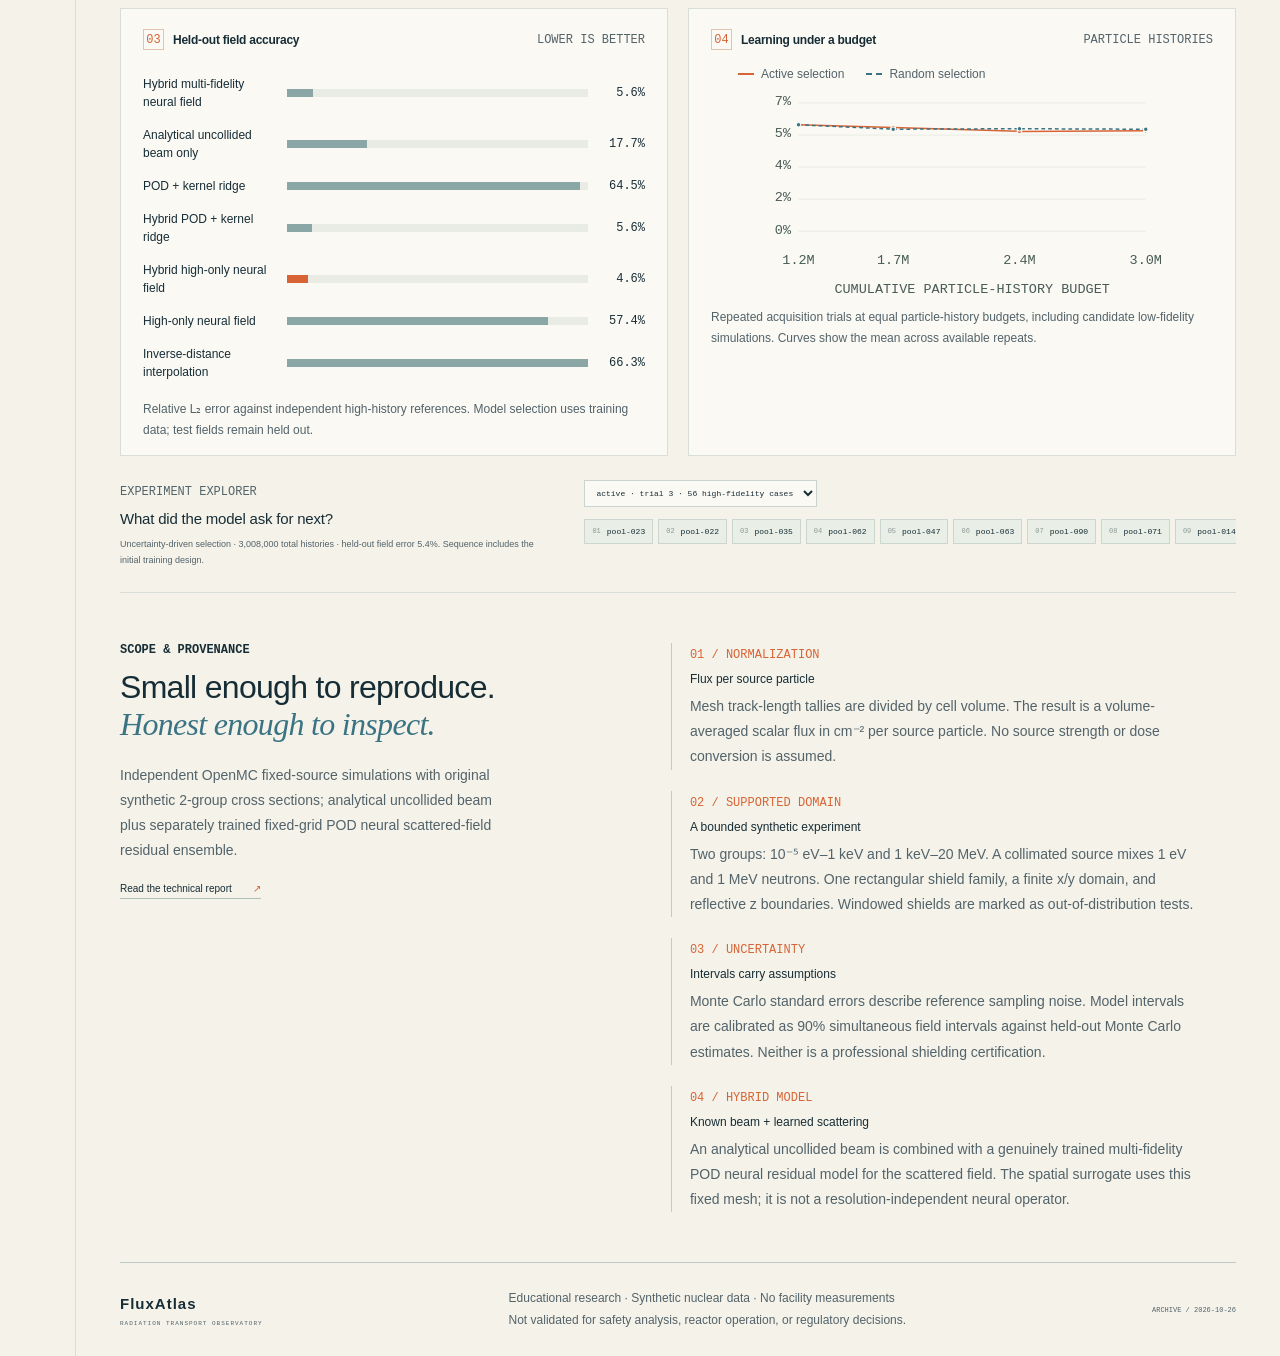
==== commit a8fc5626: "Validate field artifacts and improve responsive charts" ====
--- a/web/index.html
+++ b/web/index.html
@@ -56,7 +56,7 @@
         </aside>
       </div>
     </section>
-    <section id="research" class="research-section" aria-labelledby="research-title"><div class="research-heading"><div><span class="eyebrow">THE RESEARCH RECORD</span><h2 id="research-title">Accuracy has a cost.<br><em>Make it measurable.</em></h2></div><p>Compare the learned field with conventional baselines, then inspect which experiments active selection chose. All values below come from the saved evaluation.</p></div><div class="research-grid"><article class="research-card"><div class="panel-head"><div><span class="section-number">03</span><h3>Held-out field accuracy</h3></div><span class="tiny-label">LOWER IS BETTER</span></div><div id="baseline-chart" class="baseline-chart"></div><p class="chart-note">Relative L₂ error against independent high-history references. Model selection uses training data; test fields remain held out.</p></article><article class="research-card"><div class="panel-head"><div><span class="section-number">04</span><h3>Learning under a budget</h3></div><span class="tiny-label">PARTICLE HISTORIES</span></div><div class="chart-key"><span><i class="active-line"></i>Active selection</span><span><i class="random-line"></i>Random selection</span></div><svg id="active-chart" viewBox="0 0 540 240" role="img" aria-label="Active versus random sampling under equal simulation history budgets"></svg><p class="chart-note">Repeated acquisition trials at equal particle-history budgets, including candidate low-fidelity simulations. Curves show the mean across available repeats.</p></article></div><article class="acquisition-record"><div><span class="tiny-label">EXPERIMENT EXPLORER</span><h3>What did the model ask for next?</h3><p id="acquisition-description">Select a strategy to inspect the preserved acquisition sequence.</p></div><div class="acquisition-controls"><label for="acquisition-selector" class="sr-only">Acquisition trial</label><select id="acquisition-selector"></select><div id="acquisition-sequence" class="acquisition-sequence"></div></div></article></section>
+    <section id="research" class="research-section" aria-labelledby="research-title"><div class="research-heading"><div><span class="eyebrow">THE RESEARCH RECORD</span><h2 id="research-title">Accuracy has a cost.<br><em>Make it measurable.</em></h2></div><p>Compare the learned field with conventional baselines, then inspect which experiments active selection chose. All values below come from the saved evaluation.</p></div><div class="research-grid"><article class="research-card"><div class="panel-head"><div><span class="section-number">03</span><h3>Held-out field accuracy</h3></div><span class="tiny-label">LOWER IS BETTER</span></div><div id="baseline-chart" class="baseline-chart"></div><p class="chart-note">Relative L₂ error against independent high-history references. Model selection uses training data; test fields remain held out.</p></article><article class="research-card"><div class="panel-head"><div><span class="section-number">04</span><h3>Learning under a budget</h3></div><span class="tiny-label">PARTICLE HISTORIES</span></div><div class="chart-key"><span><i class="active-line"></i>Active selection</span><span><i class="random-line"></i>Random selection</span></div><svg id="active-chart" viewBox="0 0 540 280" role="img" aria-label="Active versus random sampling under equal simulation history budgets"></svg><p class="chart-note">Repeated acquisition trials at equal particle-history budgets, including candidate low-fidelity simulations. Curves show the mean across available repeats.</p></article></div><article class="acquisition-record"><div><span class="tiny-label">EXPERIMENT EXPLORER</span><h3>What did the model ask for next?</h3><p id="acquisition-description">Select a strategy to inspect the preserved acquisition sequence.</p></div><div class="acquisition-controls"><label for="acquisition-selector" class="sr-only">Acquisition trial</label><select id="acquisition-selector"></select><div id="acquisition-sequence" class="acquisition-sequence"></div></div></article></section>
     <section id="methods" class="methods-section" aria-labelledby="methods-title"><div><span class="eyebrow">SCOPE & PROVENANCE</span><h2 id="methods-title">Small enough to reproduce.<br><em>Honest enough to inspect.</em></h2><p id="provenance-description">A fixed-source educational neutron experiment with synthetic two-group macroscopic nuclear data. The preserved reference comes from OpenMC, independently of the learned prediction.</p><a class="text-link" href="https://github.com/nazeeh111/FLUXATLAS/blob/main/docs/technical-report.md" target="_blank" rel="noreferrer">Read the technical report <span>↗</span></a></div><div class="method-notes"><article><span>01 / NORMALIZATION</span><h3>Flux per source particle</h3><p>Mesh track-length tallies are divided by cell volume. The result is a volume-averaged scalar flux in cm⁻² per source particle. No source strength or dose conversion is assumed.</p></article><article><span>02 / SUPPORTED DOMAIN</span><h3>A bounded synthetic experiment</h3><p>Two groups: 10⁻⁵ eV–1 keV and 1 keV–20 MeV. A collimated source mixes 1 eV and 1 MeV neutrons. One rectangular shield family, a finite x/y domain, and reflective z boundaries. Windowed shields are marked as out-of-distribution tests.</p></article><article><span>03 / UNCERTAINTY</span><h3>Intervals carry assumptions</h3><p>Monte Carlo standard errors describe reference sampling noise. Model intervals are calibrated as 90% simultaneous field intervals against held-out Monte Carlo estimates. Neither is a professional shielding certification.</p></article><article><span>04 / HYBRID MODEL</span><h3>Known beam + learned scattering</h3><p>An analytical uncollided beam is combined with a genuinely trained multi-fidelity POD neural residual model for the scattered field. The spatial surrogate uses this fixed mesh; it is not a resolution-independent neural operator.</p></article></div></section>
     <footer><div class="footer-brand">FluxAtlas <span>RADIATION TRANSPORT OBSERVATORY</span></div><p>Educational research · Synthetic nuclear data · No facility measurements<br>Not validated for safety analysis, reactor operation, or regulatory decisions.</p><span id="archive-date">REPRODUCIBLE BY DESIGN</span></footer>
   </main>
--- a/web/style.css
+++ b/web/style.css
@@ -5,3 +5,61 @@
 .acquisition-controls{min-width:0}.acquisition-sequence{max-width:100%}main{min-width:0}
 
 .calibration-summary{font:8px/1.7 var(--mono);color:#6c776e;background:#e9eee5;border-left:2px solid #97afa0;padding:9px 11px;margin:-10px 0 23px}.calibration-summary:empty{display:none}
+
+/* Preserve the observatory identity while keeping scientific context readable. */
+:root { --muted: #53636a; }
+.tiny-label, .control-label, .live-label, .section-number, .eyebrow, .version,
+.map-caption > span, .map-footer, .map-footer span:last-child, .unit-label,
+.shared-legend, .shared-legend small, .metrics-row .tiny-label,
+.metrics-row small, .calibration-summary, .diagnostic-note .tiny-label,
+.diagnostic-note p, .diagnostic-note .mask-note, .mini-scale, .cell-readout,
+.geometry-hint, .geometry-key, .range-ends, .parameter-status, .api-note,
+.export-block button, .export-block button span, .chart-key, .chart-note,
+.research-card .panel-head > .tiny-label, .method-notes article > span,
+footer p { font-size: 12px; letter-spacing: normal; }
+.evidence-banner, .evidence-banner > span:last-child, .case-description,
+.parameter label, .parameter output, .masthead p, .research-heading > p,
+.methods-section > div:first-child > p, .method-notes p { font-size: 14px; }
+.evidence-banner > span:last-child { color: #4b6055; }
+.calibration-summary { color: #46594b; }
+button:focus-visible, a:focus-visible, select:focus-visible,
+input:focus-visible, canvas:focus-visible { outline-color: #a84925; }
+.topbar a:focus-visible { outline-color: #f4bd88; }
+.map-caption { flex-wrap: wrap; gap: 4px; }
+.metrics-row .tiny-label { display: block; }
+.metrics-row small { line-height: 1.5; display: block; }
+.baseline-row, .baseline-row .baseline-value { font-size: 12px; }
+#active-chart text { fill: #485b56; font-size: 18px; }
+@media (max-width: 1050px) {
+  .masthead > div:first-child { display: block; }
+  .masthead p { margin-top: 16px; }
+  .section-topline { flex-wrap: wrap; }
+}
+@media (max-width: 600px) {
+  .map-pair { grid-template-columns: 1fr; }
+  .map-caption h3, .select-wrap select { font-size: 14px; }
+  .map-card canvas { aspect-ratio: 1.3; }
+  .map-footer { gap: 8px; }
+  .shared-legend { flex-wrap: wrap; }
+  .shared-legend small { max-width: none; }
+  .metrics-row { grid-template-columns: 1fr; gap: 16px; }
+  .metrics-row > div { border-left: 0; padding-left: 0; }
+  .diagnostic-head { flex-wrap: wrap; }
+  .diagnostic-body { grid-template-columns: 1fr; padding: 12px; }
+  .diagnostic-note h3 { font-size: 24px; }
+  .geometry-wrap { float: none; width: 100%; margin: 0 0 16px; }
+  .geometry-wrap canvas { height: 200px; }
+  .experiment-panel .parameter:nth-child(-n+2) { width: 100%; }
+  .export-block > div { grid-template-columns: 1fr; gap: 12px; }
+  .export-block button { display: flex; }
+  .export-block button span { margin-top: 0; }
+  .field-toolbar { flex-wrap: wrap; }
+  .research-card .panel-head { flex-wrap: wrap; }
+  .baseline-row { grid-template-columns: minmax(0, 1fr) minmax(40px, .6fr) 44px; gap: 8px; }
+  .baseline-row > span:first-child { overflow-wrap: anywhere; }
+  .version { max-width: 100%; }
+}
+@media (max-width: 600px) {
+  #active-chart text { font-size: 26px; }
+  #active-chart text:last-of-type { font-size: 18px; }
+}
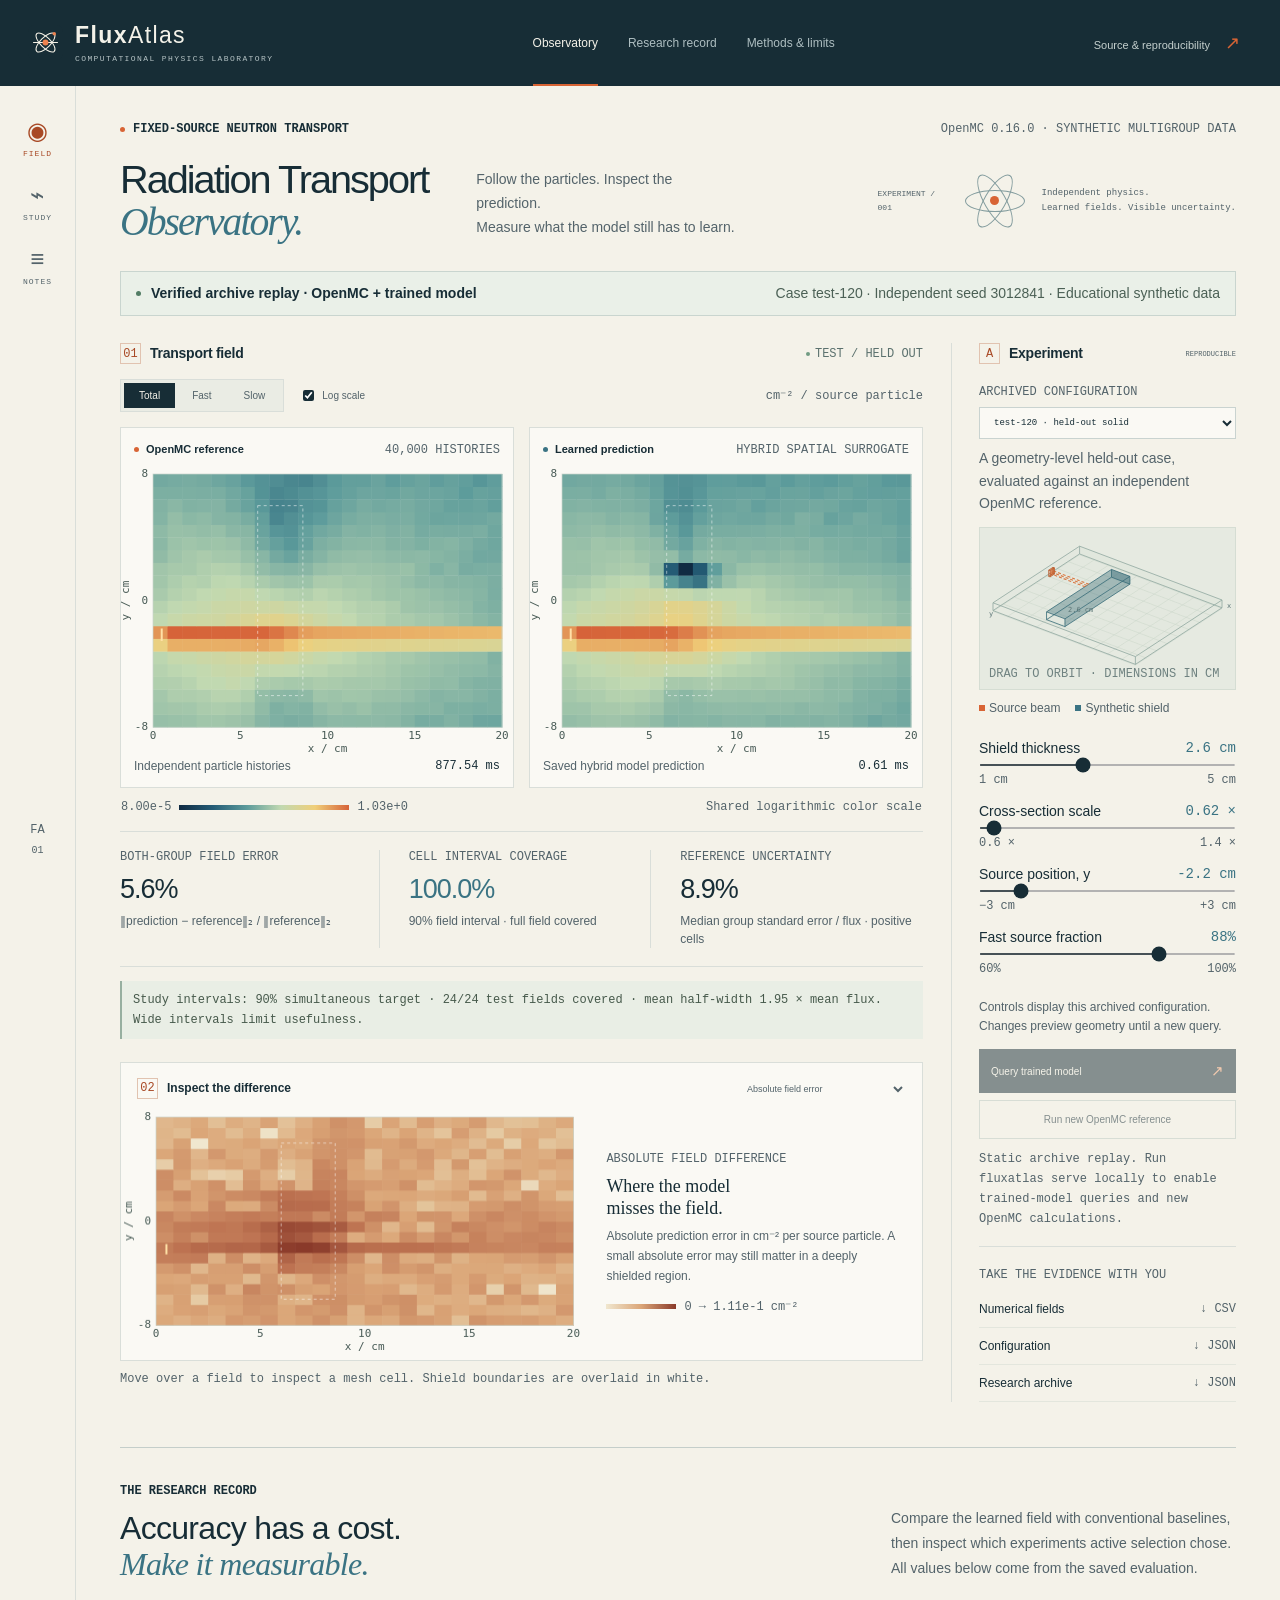
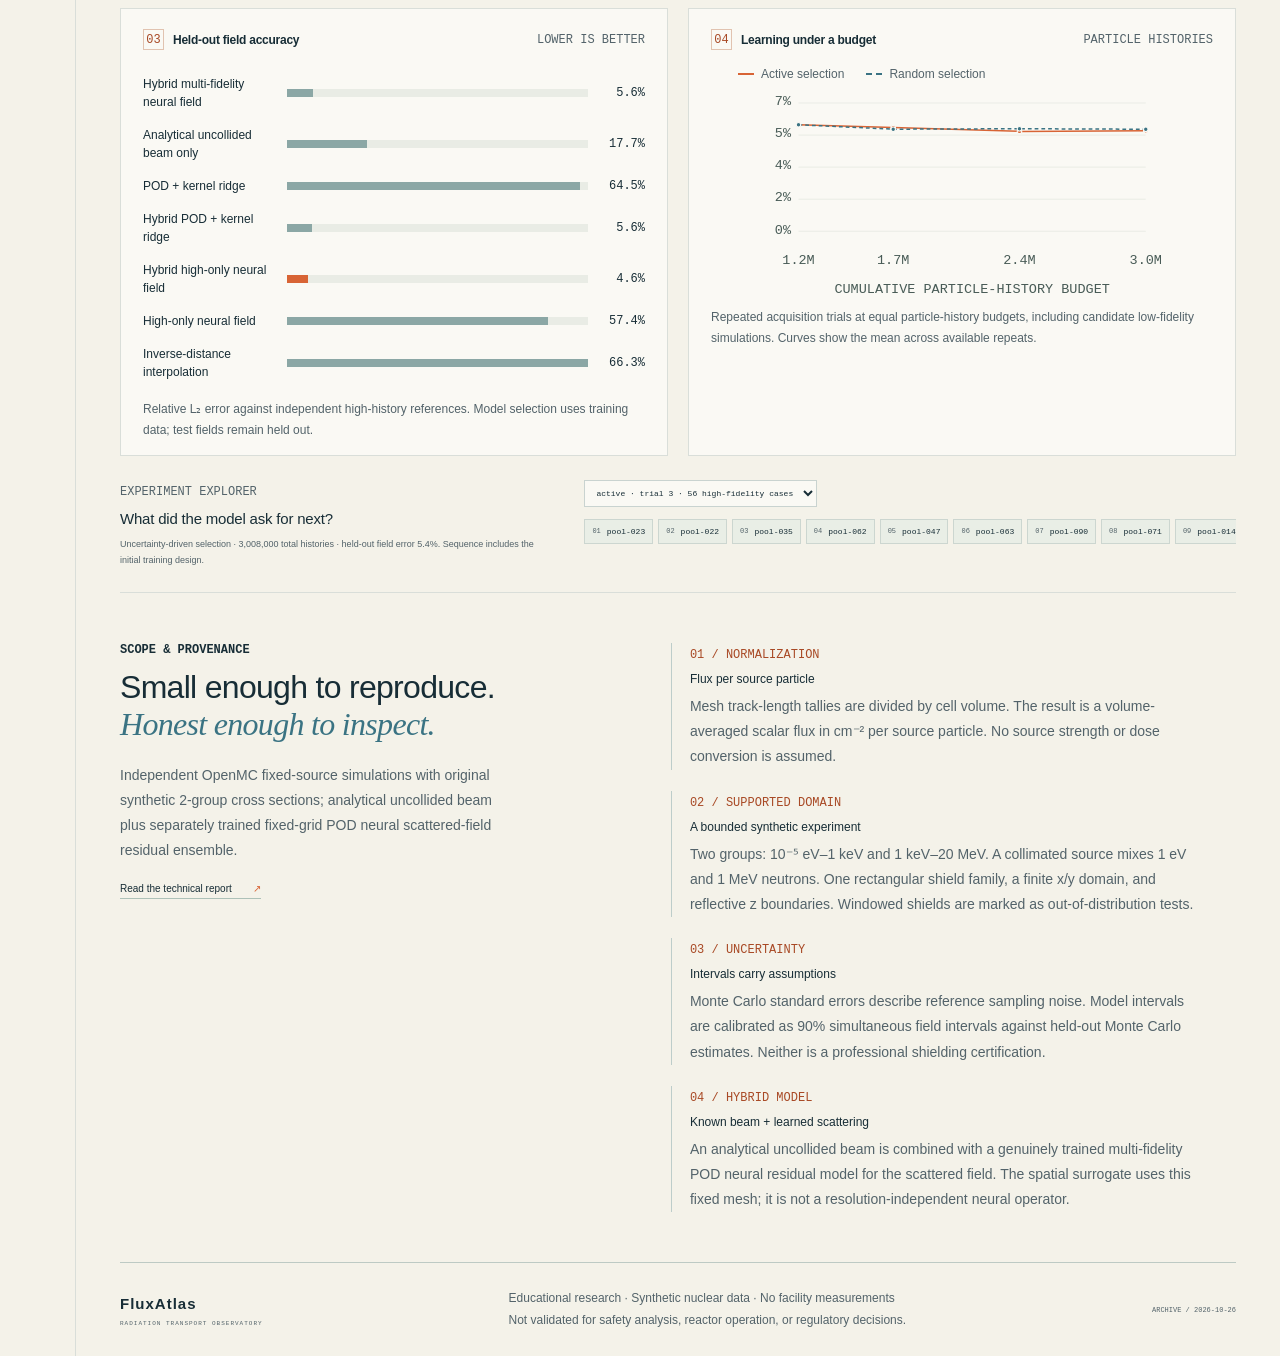
==== commit f69bfdc9: "Make field evidence portable and connect exported configurations to the CLI" ====
--- a/web/index.html
+++ b/web/index.html
@@ -56,7 +56,7 @@
         </aside>
       </div>
     </section>
-    <section id="research" class="research-section" aria-labelledby="research-title"><div class="research-heading"><div><span class="eyebrow">THE RESEARCH RECORD</span><h2 id="research-title">Accuracy has a cost.<br><em>Make it measurable.</em></h2></div><p>Compare the learned field with conventional baselines, then inspect which experiments active selection chose. All values below come from the saved evaluation.</p></div><div class="research-grid"><article class="research-card"><div class="panel-head"><div><span class="section-number">03</span><h3>Held-out field accuracy</h3></div><span class="tiny-label">LOWER IS BETTER</span></div><div id="baseline-chart" class="baseline-chart"></div><p class="chart-note">Relative L₂ error against independent high-history references. Model selection uses training data; test fields remain held out.</p></article><article class="research-card"><div class="panel-head"><div><span class="section-number">04</span><h3>Learning under a budget</h3></div><span class="tiny-label">PARTICLE HISTORIES</span></div><div class="chart-key"><span><i class="active-line"></i>Active selection</span><span><i class="random-line"></i>Random selection</span></div><svg id="active-chart" viewBox="0 0 540 280" role="img" aria-label="Active versus random sampling under equal simulation history budgets"></svg><p class="chart-note">Repeated acquisition trials at equal particle-history budgets, including candidate low-fidelity simulations. Curves show the mean across available repeats.</p></article></div><article class="acquisition-record"><div><span class="tiny-label">EXPERIMENT EXPLORER</span><h3>What did the model ask for next?</h3><p id="acquisition-description">Select a strategy to inspect the preserved acquisition sequence.</p></div><div class="acquisition-controls"><label for="acquisition-selector" class="sr-only">Acquisition trial</label><select id="acquisition-selector"></select><div id="acquisition-sequence" class="acquisition-sequence"></div></div></article></section>
+    <section id="research" class="research-section" aria-labelledby="research-title"><div class="research-heading"><div><span class="eyebrow">THE RESEARCH RECORD</span><h2 id="research-title">Accuracy has a cost.<br><em>Make it measurable.</em></h2></div><p>Compare the learned field with conventional baselines, then inspect which experiments active selection chose. All values below come from the saved evaluation.</p></div><div class="research-grid"><article class="research-card"><div class="panel-head"><div><span class="section-number">03</span><h3>Held-out field accuracy</h3></div><span class="tiny-label">LOWER IS BETTER</span></div><div id="baseline-chart" class="baseline-chart"></div><p class="chart-note">Relative L₂ error against independent high-history references. Model selection uses training data; test fields remain held out.</p></article><article class="research-card"><div class="panel-head"><div><span class="section-number">04</span><h3>Learning under a budget</h3></div><span class="tiny-label">PARTICLE HISTORIES</span></div><div class="chart-key"><span><i class="active-line"></i>Active selection</span><span><i class="random-line"></i>Random selection</span></div><svg id="active-chart" viewBox="0 0 540 280" role="img" aria-label="Active versus random sampling under equal simulation history budgets"></svg><p class="chart-note">Repeated acquisition trials at equal particle-history budgets, including candidate low-fidelity simulations. Curves show the mean across available repeats.</p></article></div><article class="acquisition-record"><div><span class="tiny-label">EXPERIMENT EXPLORER</span><h3>What did the model ask for next?</h3><p id="acquisition-description">Select a strategy to inspect the preserved acquisition sequence.</p></div><div class="acquisition-controls"><label for="acquisition-selector" class="sr-only">Acquisition trial</label><select id="acquisition-selector"></select><span id="acquisition-scroll-hint" class="sr-only">Use Left and Right arrow keys to scroll the sequence.</span><div id="acquisition-sequence" class="acquisition-sequence" tabindex="0" role="region" aria-label="Acquisition sequence" aria-describedby="acquisition-description acquisition-scroll-hint"></div></div></article></section>
     <section id="methods" class="methods-section" aria-labelledby="methods-title"><div><span class="eyebrow">SCOPE & PROVENANCE</span><h2 id="methods-title">Small enough to reproduce.<br><em>Honest enough to inspect.</em></h2><p id="provenance-description">A fixed-source educational neutron experiment with synthetic two-group macroscopic nuclear data. The preserved reference comes from OpenMC, independently of the learned prediction.</p><a class="text-link" href="https://github.com/nazeeh111/FLUXATLAS/blob/main/docs/technical-report.md" target="_blank" rel="noreferrer">Read the technical report <span>↗</span></a></div><div class="method-notes"><article><span>01 / NORMALIZATION</span><h3>Flux per source particle</h3><p>Mesh track-length tallies are divided by cell volume. The result is a volume-averaged scalar flux in cm⁻² per source particle. No source strength or dose conversion is assumed.</p></article><article><span>02 / SUPPORTED DOMAIN</span><h3>A bounded synthetic experiment</h3><p>Two groups: 10⁻⁵ eV–1 keV and 1 keV–20 MeV. A collimated source mixes 1 eV and 1 MeV neutrons. One rectangular shield family, a finite x/y domain, and reflective z boundaries. Windowed shields are marked as out-of-distribution tests.</p></article><article><span>03 / UNCERTAINTY</span><h3>Intervals carry assumptions</h3><p>Monte Carlo standard errors describe reference sampling noise. Model intervals are calibrated as 90% simultaneous field intervals against held-out Monte Carlo estimates. Neither is a professional shielding certification.</p></article><article><span>04 / HYBRID MODEL</span><h3>Known beam + learned scattering</h3><p>An analytical uncollided beam is combined with a genuinely trained multi-fidelity POD neural residual model for the scattered field. The spatial surrogate uses this fixed mesh; it is not a resolution-independent neural operator.</p></article></div></section>
     <footer><div class="footer-brand">FluxAtlas <span>RADIATION TRANSPORT OBSERVATORY</span></div><p>Educational research · Synthetic nuclear data · No facility measurements<br>Not validated for safety analysis, reactor operation, or regulatory decisions.</p><span id="archive-date">REPRODUCIBLE BY DESIGN</span></footer>
   </main>
--- a/web/style.css
+++ b/web/style.css
@@ -63,3 +63,9 @@
   #active-chart text { font-size: 26px; }
   #active-chart text:last-of-type { font-size: 18px; }
 }
+
+/* Keep annotation colors readable on the existing paper surfaces. */
+.rail > a, .rail-bottom, .range-ends, .acquisition-token span { color: var(--muted); }
+.rail > a.rail-active, .rail > a:hover, .section-number,
+.method-notes article > span { color: #a84925; }
+.acquisition-sequence:focus-visible { outline: 3px solid #a84925; outline-offset: -3px; }
